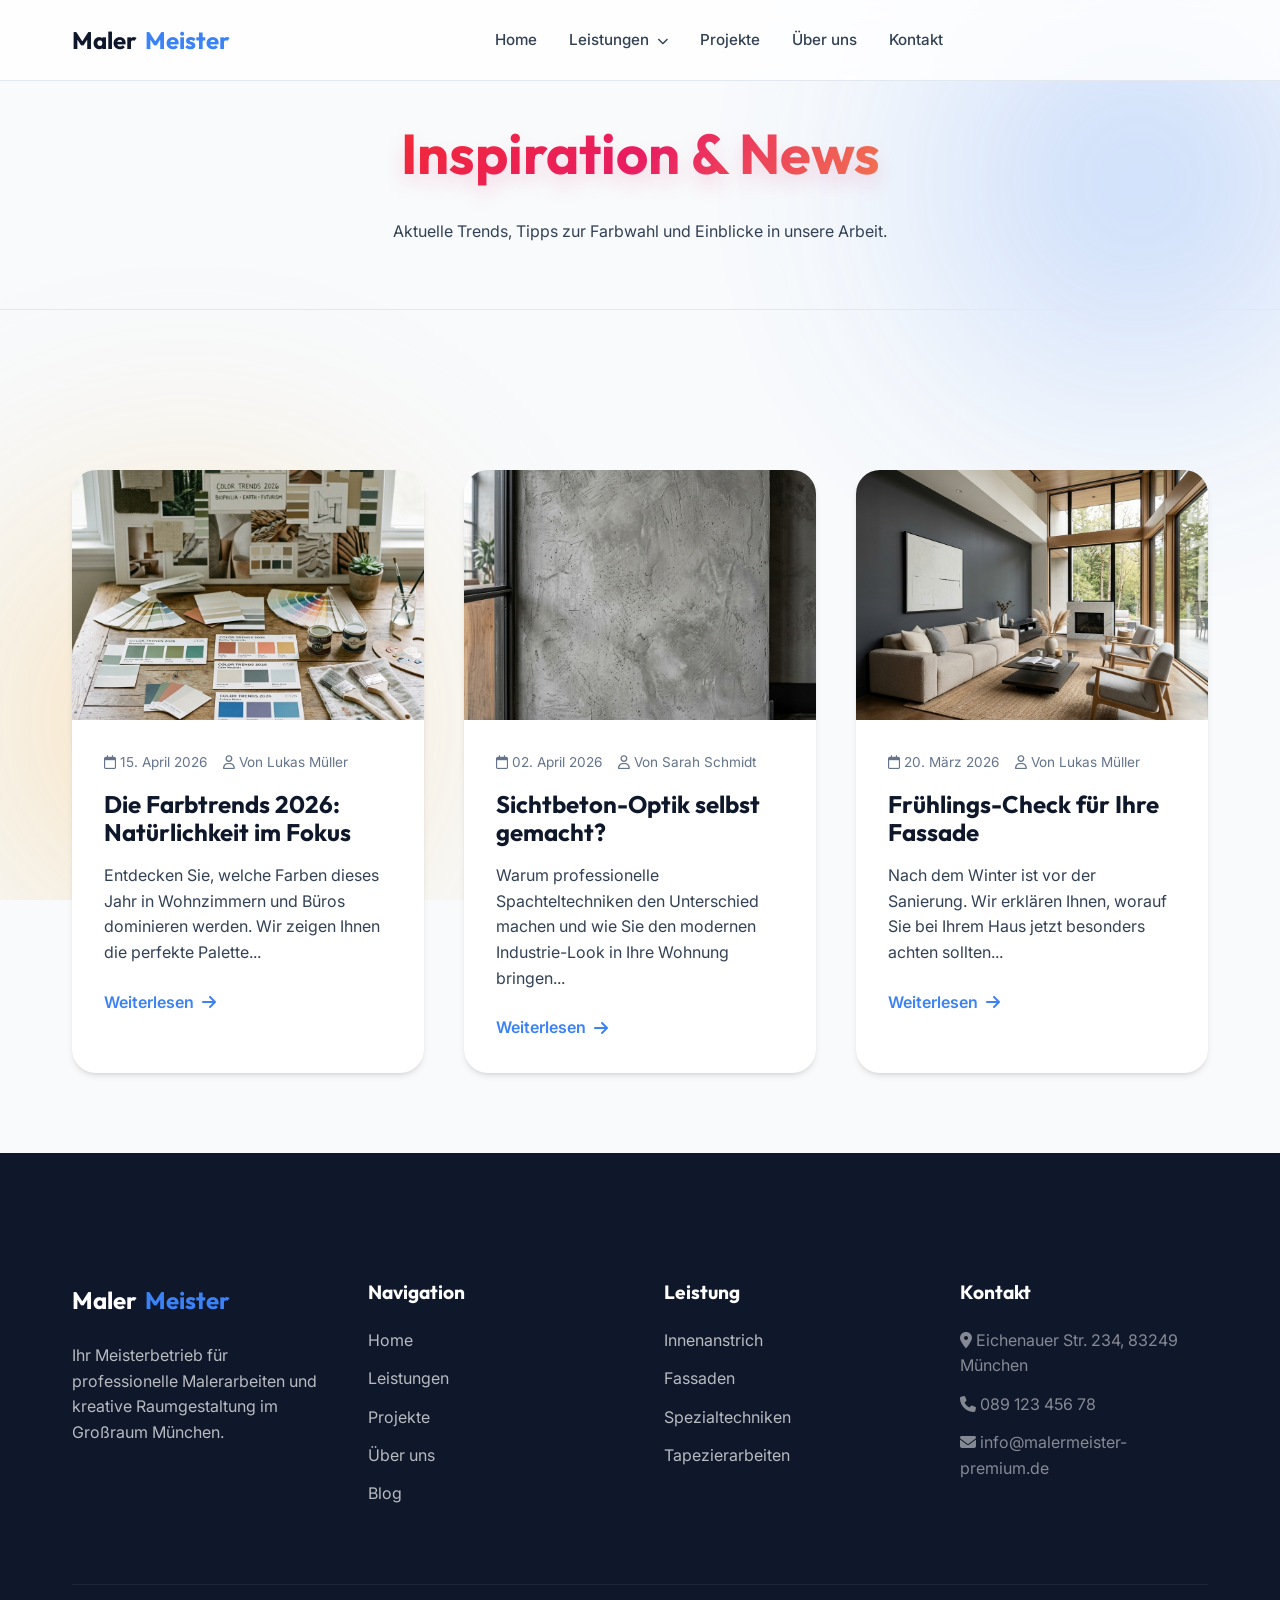
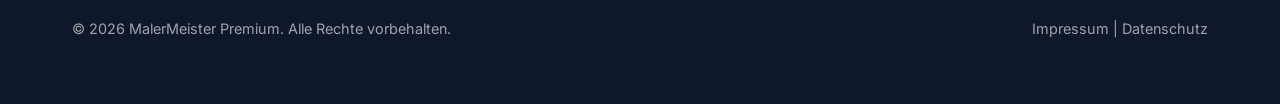
==== blog.html @ 0c51ec0b "Update: Added entry animations to legal pages and expanded privacy policy" ====
<!DOCTYPE html>
<html lang="de">
<head>
    <meta charset="UTF-8">
    <meta name="viewport" content="width=device-width, initial-scale=1.0">
    <title>Blog & Inspiration | MalerMeister Premium</title>
    <link rel="stylesheet" href="styles.css">
    <link rel="stylesheet" href="https://cdnjs.cloudflare.com/ajax/libs/font-awesome/6.4.0/css/all.min.css">
    <style>
        .page-header {
            padding-top: 120px;
            background: var(--bg-white);
            border-bottom: 1px solid var(--border);
            text-align: center;
            padding-bottom: 4rem;
        }
        .blog-grid {
            display: grid;
            grid-template-columns: repeat(auto-fit, minmax(350px, 1fr));
            gap: 2.5rem;
            margin-top: 5rem;
        }
        .blog-card {
            background: white;
            border-radius: 1.5rem;
            overflow: hidden;
            box-shadow: var(--shadow);
            transition: var(--transition);
        }
        .blog-card:hover {
            transform: translateY(-8px);
            box-shadow: var(--shadow-lg);
        }
        .blog-img {
            height: 250px;
            overflow: hidden;
        }
        .blog-img img {
            width: 100%;
            height: 100%;
            object-fit: cover;
        }
        .blog-body {
            padding: 2rem;
        }
        .blog-meta {
            font-size: 0.85rem;
            color: var(--text-muted);
            margin-bottom: 1rem;
            display: flex;
            gap: 1rem;
        }
        .blog-body h3 {
            margin-bottom: 1rem;
            font-size: 1.5rem;
        }
        .read-more {
            color: var(--secondary);
            font-weight: 600;
            display: inline-flex;
            align-items: center;
            gap: 0.5rem;
            margin-top: 1.5rem;
        }
        .read-more:hover {
            gap: 0.8rem;
        }
    </style>
</head>
<body>
    <div class="bg-blobs">
        <div class="blob blob-1"></div>
        <div class="blob blob-2"></div>
    </div>

    <header>
        <div class="container">
            <nav>
                <a href="index.html" class="logo">Maler<span>Meister</span></a>
                <ul class="nav-links">
                    <li><a href="index.html">Home</a></li>
                    <li class="has-mega">
                        <a href="leistungen.html">Leistungen <i class="fas fa-chevron-down"></i></a>
                        <div class="mega-menu">
                            <div class="container mega-grid">
                                <div class="mega-col">
                                    <h4><i class="fas fa-paint-roller"></i> Innenraum</h4>
                                    <ul>
                                        <li><a href="leistungen.html#innen">Wohnzimmergestaltung</a></li>
                                        <li><a href="leistungen.html#innen">Schlafzimmer-Konzepte</a></li>
                                        <li><a href="leistungen.html#tapeziere">Exklusive Tapeten</a></li>
                                    </ul>
                                </div>
                                <div class="mega-col">
                                    <h4><i class="fas fa-home"></i> Fassade</h4>
                                    <ul>
                                        <li><a href="leistungen.html#fassade">Fassadenschutz</a></li>
                                        <li><a href="leistungen.html#fassade">Fassaden-Glow</a></li>
                                        <li><a href="leistungen.html#fassade">Holzschutz & Lasuren</a></li>
                                    </ul>
                                </div>
                                <div class="mega-col mega-cta">
                                    <div class="cta-mini">
                                        <p>Nicht sicher?</p>
                                        <a href="kontakt.html" class="btn btn-primary btn-sm">Jetzt beraten lassen</a>
                                    </div>
                                </div>
                            </div>
                        </div>
                    </li>
                    <li><a href="projekte.html">Projekte</a></li>
                    <li><a href="ueber-uns.html">Über uns</a></li>
                    <li><a href="kontakt.html">Kontakt</a></li>
                </ul>
                <div class="header-actions">
                    <div class="mobile-menu-btn">
                        <i class="fas fa-bars"></i>
                    </div>
                </div>
            </nav>
        </div>
    </header>

    <main>
        <div class="page-header">
            <div class="container">
                <h1 class="reveal">Inspiration & News</h1>
                <p class="reveal">Aktuelle Trends, Tipps zur Farbwahl und Einblicke in unsere Arbeit.</p>
            </div>
        </div>

        <section class="blog-section">
            <div class="container">
                <div class="blog-grid">
                    <article class="blog-card reveal">
                        <div class="blog-img">
                            <img src="assets/blog1.png" alt="Farbtrends 2026">
                        </div>
                        <div class="blog-body">
                            <div class="blog-meta">
                                <span><i class="far fa-calendar"></i> 15. April 2026</span>
                                <span><i class="far fa-user"></i> Von Lukas Müller</span>
                            </div>
                            <h3>Die Farbtrends 2026: Natürlichkeit im Fokus</h3>
                            <p>Entdecken Sie, welche Farben dieses Jahr in Wohnzimmern und Büros dominieren werden. Wir zeigen Ihnen die perfekte Palette...</p>
                            <a href="#" class="read-more">Weiterlesen <i class="fas fa-arrow-right"></i></a>
                        </div>
                    </article>

                    <article class="blog-card reveal">
                        <div class="blog-img">
                            <img src="assets/concrete.png" alt="Sichtbeton Technik">
                        </div>
                        <div class="blog-body">
                            <div class="blog-meta">
                                <span><i class="far fa-calendar"></i> 02. April 2026</span>
                                <span><i class="far fa-user"></i> Von Sarah Schmidt</span>
                            </div>
                            <h3>Sichtbeton-Optik selbst gemacht?</h3>
                            <p>Warum professionelle Spachteltechniken den Unterschied machen und wie Sie den modernen Industrie-Look in Ihre Wohnung bringen...</p>
                            <a href="#" class="read-more">Weiterlesen <i class="fas fa-arrow-right"></i></a>
                        </div>
                    </article>

                    <article class="blog-card reveal">
                        <div class="blog-img">
                            <img src="assets/hero.png" alt="Fassadencheck">
                        </div>
                        <div class="blog-body">
                            <div class="blog-meta">
                                <span><i class="far fa-calendar"></i> 20. März 2026</span>
                                <span><i class="far fa-user"></i> Von Lukas Müller</span>
                            </div>
                            <h3>Frühlings-Check für Ihre Fassade</h3>
                            <p>Nach dem Winter ist vor der Sanierung. Wir erklären Ihnen, worauf Sie bei Ihrem Haus jetzt besonders achten sollten...</p>
                            <a href="#" class="read-more">Weiterlesen <i class="fas fa-arrow-right"></i></a>
                        </div>
                    </article>
                </div>
            </div>
        </section>
    </main>

    <footer>
        <div class="container">
            <div class="footer-grid">
                <div class="footer-col">
                    <a href="index.html" class="logo" style="color: white; margin-bottom: 1.5rem;">Maler<span>Meister</span></a>
                    <p style="opacity: 0.7;">Ihr Meisterbetrieb für professionelle Malerarbeiten und kreative Raumgestaltung im Großraum München.</p>
                </div>
                <div class="footer-col">
                    <h4>Navigation</h4>
                    <ul>
                        <li><a href="index.html">Home</a></li>
                        <li><a href="leistungen.html">Leistungen</a></li>
                        <li><a href="projekte.html">Projekte</a></li>
                        <li><a href="ueber-uns.html">Über uns</a></li>
                        <li><a href="blog.html">Blog</a></li>
                    </ul>
                </div>
                <div class="footer-col">
                    <h4>Leistung</h4>
                    <ul>
                        <li><a href="leistungen.html#innen">Innenanstrich</a></li>
                        <li><a href="leistungen.html#fassade">Fassaden</a></li>
                        <li><a href="leistungen.html#technik">Spezialtechniken</a></li>
                        <li><a href="leistungen.html#tapeziere">Tapezierarbeiten</a></li>
                    </ul>
                </div>
                <div class="footer-col">
                    <h4>Kontakt</h4>
                    <ul style="opacity: 0.7;">
                        <li><i class="fas fa-map-marker-alt"></i> Eichenauer Str. 234, 83249 München</li>
                        <li><i class="fas fa-phone"></i> 089 123 456 78</li>
                        <li><i class="fas fa-envelope"></i> info@malermeister-premium.de</li>
                    </ul>
                </div>
            </div>
            <div class="footer-bottom">
                <p>&copy; 2026 MalerMeister Premium. Alle Rechte vorbehalten.</p>
                <div class="footer-legal">
                    <a href="impressum.html">Impressum</a> | <a href="datenschutz.html">Datenschutz</a>
                </div>
            </div>
        </div>
    </footer>

    <script src="script.js"></script>
</body>
</html>
---- styles.css ----
@import url('https://fonts.googleapis.com/css2?family=Inter:wght@300;400;500;600&family=Outfit:wght@400;500;600;700&display=swap');

:root {
    --primary: #0f172a;
    --primary-light: #1e293b;
    --secondary: #3b82f6;
    --secondary-dark: #1d4ed8;
    --accent: #f59e0b;
    --bg-light: #f8fafc;
    --bg-white: #ffffff;
    --text-main: #334155;
    --text-heading: #0f172a;
    --text-muted: #64748b;
    --border: #e2e8f0;
    --gradient-primary: linear-gradient(135deg, #0f172a 0%, #3b82f6 100%);
    --gradient-hero: linear-gradient(135deg, #FF3D00 0%, #E91E63 50%, #FFEB3B 100%);
    --shadow-sm: 0 1px 2px 0 rgb(0 0 0 / 0.05);
    --shadow: 0 4px 6px -1px rgb(0 0 0 / 0.1), 0 2px 4px -2px rgb(0 0 0 / 0.1);
    --shadow-lg: 0 10px 15px -3px rgb(0 0 0 / 0.1), 0 4px 6px -4px rgb(0 0 0 / 0.1);
    --transition: all 0.3s cubic-bezier(0.4, 0, 0.2, 1);
}



* {
    margin: 0;
    padding: 0;
    box-sizing: border-box;
}

html {
    scroll-behavior: smooth;
    background-color: var(--bg-light);
}

body {
    font-family: 'Inter', sans-serif;
    color: var(--text-main);
    line-height: 1.6;
    overflow-x: hidden;
}

h1, h2, h3, h4, h5, h6 {
    font-family: 'Outfit', sans-serif;
    color: var(--text-heading);
    line-height: 1.2;
}

a {
    text-decoration: none;
    color: inherit;
    transition: var(--transition);
}

ul {
    list-style: none;
}

img {
    max-width: 100%;
    display: block;
}

/* Layout */
.container {
    max-width: 1200px;
    margin: 0 auto;
    padding: 0 2rem;
}

section {
    padding: 5rem 0;
}

/* Header & Nav */
header {
    background: rgba(255, 255, 255, 0.8);
    backdrop-filter: blur(10px);
    position: fixed;
    width: 100%;
    top: 0;
    z-index: 1000;
    border-bottom: 1px solid var(--border);
    transition: var(--transition);
}

nav {
    display: flex;
    justify-content: space-between;
    align-items: center;
    height: 80px;
}

.logo {
    font-family: 'Outfit', sans-serif;
    font-size: 1.5rem;
    font-weight: 700;
    color: var(--primary);
    display: flex;
    align-items: center;
    gap: 0.5rem;
}

.logo span {
    color: var(--secondary);
}

.nav-links {
    display: flex;
    gap: 2rem;
}

.nav-links a {
    font-weight: 500;
    font-size: 0.95rem;
}

.nav-links a:hover, .nav-links a.active {
    color: var(--secondary);
}

.nav-links i {
    font-size: 0.7rem;
    margin-left: 0.3rem;
    transition: transform 0.3s ease;
}

.has-mega:hover i {
    transform: rotate(180deg);
}

/* Mega Menu */
.mega-menu {
    position: absolute;
    top: 80px;
    left: 0;
    width: 100%;
    background: var(--bg-white);
    box-shadow: 0 20px 40px rgba(0,0,0,0.1);
    border-top: 1px solid var(--border);
    opacity: 0;
    visibility: hidden;
    transform: translateY(20px);
    transition: all 0.4s cubic-bezier(0.165, 0.84, 0.44, 1);
    padding: 3rem 0;
    z-index: 1001;
}

.has-mega:hover .mega-menu {
    opacity: 1;
    visibility: visible;
    transform: translateY(0);
}

.mega-grid {
    display: grid;
    grid-template-columns: repeat(3, 1fr);
    gap: 4rem; /* Increased gap for better spacing */
}

.mega-col h4 {
    font-size: 1.1rem;
    margin-bottom: 1.5rem;
    display: flex;
    align-items: center;
    gap: 0.8rem;
    color: var(--secondary);
}

.mega-col ul li {
    margin-bottom: 0.8rem;
}

.mega-col ul li a {
    font-weight: 400;
    color: var(--text-main);
    font-size: 0.9rem;
    position: relative;
    padding-left: 0;
}

.mega-col ul li a:hover {
    padding-left: 10px;
    color: var(--secondary);
}

.mega-cta {
    background: var(--bg-light);
    padding: 2rem;
    border-radius: 1rem;
    display: flex;
    align-items: center;
    justify-content: center;
    text-align: center;
}

.cta-mini p {
    font-weight: 600;
    margin-bottom: 1rem;
}

.btn-sm {
    padding: 0.6rem 1.2rem;
    font-size: 0.85rem;
}

.header-actions {
    display: flex;
    align-items: center;
    gap: 1.5rem;
}

.lang-switch {
    display: flex;
    gap: 0.5rem;
    font-size: 0.8rem;
    font-weight: 700;
}

.lang-switch span {
    cursor: pointer;
    opacity: 0.5;
    transition: var(--transition);
}

.lang-switch span.active {
    opacity: 1;
    color: var(--secondary);
}



.mobile-menu-btn {
    display: none;
    font-size: 1.5rem;
    cursor: pointer;
}

/* Hero Section */
.hero {
    height: 100vh;
    min-height: 700px;
    display: flex;
    align-items: center;
    padding-top: 100px; /* Offset for fixed header */
    background: linear-gradient(rgba(15, 23, 42, 0.6), rgba(15, 23, 42, 0.6)), url('assets/hero.png');
    background-size: cover;
    background-position: center;
    color: white;
    text-align: left;
    margin-top: 0;
}

.hero-content {
    max-width: 700px;
}

.hero h1 {
    font-size: 4rem;
    background: var(--gradient-hero);
    -webkit-background-clip: text;
    -webkit-text-fill-color: transparent;
    text-shadow: 0 4px 10px rgba(0,0,0,0.2);
}

/* Page Header Headings (Hero Titles) */
h1 {
    font-size: 3.5rem;
    background: var(--gradient-hero);
    -webkit-background-clip: text;
    -webkit-text-fill-color: transparent;
    text-shadow: 0 10px 20px rgba(233, 30, 99, 0.15);
    margin-bottom: 2rem;
}

.hero h1 span {
    -webkit-text-fill-color: var(--accent);
}

.hero p {
    font-size: 1.25rem;
    margin-bottom: 2.5rem;
    opacity: 0.9;
}

.btn {
    display: inline-block;
    padding: 1rem 2rem;
    border-radius: 0.5rem;
    font-weight: 600;
    cursor: pointer;
    border: none;
}

.btn-primary {
    background-color: var(--secondary);
    color: white;
}

.btn-primary:hover {
    background-color: var(--secondary-dark);
    transform: translateY(-2px);
}

.btn-outline {
    border: 2px solid white;
    color: white;
    margin-left: 1rem;
}

.btn-outline:hover {
    background: white;
    color: var(--primary);
}

/* Services section */
.section-title {
    text-align: center;
    margin-bottom: 4rem;
}

.section-title h2 {
    font-size: 2.5rem;
    margin-bottom: 1rem;
}

.section-title p {
    color: var(--text-muted);
}

.services-grid {
    display: grid;
    grid-template-columns: repeat(auto-fit, minmax(300px, 1fr));
    gap: 2rem;
}

.service-card {
    background: var(--bg-white);
    padding: 2.5rem;
    border-radius: 1rem;
    box-shadow: var(--shadow);
    transition: var(--transition);
    border: 1px solid transparent;
}

.service-card:hover {
    transform: translateY(-10px);
    border-color: var(--secondary);
    box-shadow: var(--shadow-lg);
}

/* Individual Icon Behaviors & Colors */
.service-icon.blue i { 
    color: #3b82f6; 
}
.service-icon.orange i { 
    color: #f59e0b; 
}
.service-icon.green i { 
    color: #10b981; 
}

/* Meaningful Animations */
.service-card:hover .service-icon.blue i {
    animation: roll 0.8s ease-in-out infinite alternate;
}

.service-card:hover .service-icon.orange i {
    animation: protect 1s ease-in-out infinite;
}

.service-card:hover .service-icon.green i {
    animation: sparkle 1.5s linear infinite;
}

@keyframes roll {
    from { transform: rotate(-15deg) translateX(-5px); }
    to { transform: rotate(15deg) translateX(5px); }
}

@keyframes protect {
    0% { transform: scale(1); opacity: 1; }
    50% { transform: scale(1.1); filter: brightness(1.2); }
    100% { transform: scale(1); opacity: 1; }
}

@keyframes sparkle {
    0% { transform: rotate(0deg) scale(1); }
    25% { transform: rotate(90deg) scale(1.2); filter: hue-rotate(90deg); }
    50% { transform: rotate(180deg) scale(1); }
    75% { transform: rotate(270deg) scale(1.2); filter: hue-rotate(-90deg); }
    100% { transform: rotate(360deg) scale(1); }
}

.service-card {
    background: var(--bg-white);
    padding: 2.5rem;
    border-radius: 1rem;
    box-shadow: var(--shadow);
    transition: var(--transition);
    border: 1px solid transparent;
    cursor: pointer;
    position: relative;
    overflow: hidden;
}

.service-card:focus-within {
    outline: none;
    border-color: var(--secondary);
    transform: translateY(-10px);
}

.service-card:hover {
    transform: translateY(-10px);
    border-color: var(--secondary);
    box-shadow: var(--shadow-lg);
}

.service-icon {
    width: 80px;
    height: 80px;
    margin-bottom: 2rem;
    transition: all 0.5s cubic-bezier(0.175, 0.885, 0.32, 1.275);
    display: flex;
    align-items: center;
    justify-content: center;
    border-radius: 1.5rem;
    overflow: hidden;
}

.service-icon img {
    width: 100%;
    height: 100%;
    object-fit: cover;
}

.service-card:hover .service-icon {
    transform: scale(1.1) rotate(5deg);
}

.service-icon.blue { background: rgba(59, 130, 246, 0.1); }
.service-icon.orange { background: rgba(245, 158, 11, 0.1); }
.service-icon.green { background: rgba(16, 185, 129, 0.1); }

/* Split Section Styles */
.split-section {
    background-color: var(--bg-white);
    overflow: hidden;
}

.split-grid {
    display: grid;
    grid-template-columns: 1fr 1fr;
    gap: 5rem;
    align-items: center;
}

.subtitle {
    display: inline-block;
    color: var(--secondary);
    font-weight: 700;
    text-transform: uppercase;
    font-size: 0.85rem;
    letter-spacing: 2px;
    margin-bottom: 1rem;
}

.split-content h2 {
    font-size: 3rem;
    margin-bottom: 1.5rem;
}

.feature-list {
    margin-top: 2rem;
}

.feature-list li {
    margin-bottom: 1.2rem;
    display: flex;
    align-items: flex-start;
    gap: 1rem;
}

.feature-list li i {
    color: var(--secondary);
    font-size: 1.2rem;
    margin-top: 3px;
}

.split-image {
    position: relative;
}

.split-image img {
    width: 100%;
    border-radius: 2rem;
    box-shadow: var(--shadow-lg);
}

.image-experience-badge {
    position: absolute;
    bottom: -2rem;
    left: -2rem;
    background: var(--secondary);
    color: white;
    padding: 2rem;
    border-radius: 1.5rem;
    text-align: center;
    box-shadow: var(--shadow-lg);
    animation: float 4s ease-in-out infinite;
}

.image-experience-badge strong {
    display: block;
    font-size: 2rem;
    line-height: 1;
}

.image-experience-badge span {
    font-size: 0.8rem;
    font-weight: 500;
}

@media (max-width: 992px) {
    .split-grid {
        grid-template-columns: 1fr;
        gap: 3rem;
    }
    .image-experience-badge {
        bottom: 1rem;
        left: 1rem;
        padding: 1.5rem;
    }
}
.projects-grid {
    display: grid;
    grid-template-columns: repeat(auto-fit, minmax(350px, 1fr));
    gap: 1.5rem;
}

.project-item {
    position: relative;
    border-radius: 1.5rem;
    overflow: hidden;
    height: 400px;
    box-shadow: var(--shadow);
    transition: all 0.5s cubic-bezier(0.4, 0, 0.2, 1);
    cursor: pointer;
}

.project-badge {
    position: absolute;
    top: 1.5rem;
    left: 1.5rem;
    background: rgba(255, 255, 255, 0.9);
    padding: 0.5rem 1rem;
    border-radius: 2rem;
    font-size: 0.75rem;
    font-weight: 700;
    text-transform: uppercase;
    color: var(--primary);
    z-index: 10;
    backdrop-filter: blur(5px);
    transition: var(--transition);
}

.project-item img {
    width: 100%;
    height: 100%;
    object-fit: cover;
    transition: transform 0.8s cubic-bezier(0.4, 0, 0.2, 1);
}

.project-overlay {
    position: absolute;
    inset: 0;
    background: linear-gradient(to top, rgba(15, 23, 42, 0.95) 10%, rgba(15, 23, 42, 0.4) 50%, transparent);
    display: flex;
    flex-direction: column;
    justify-content: flex-end;
    padding: 2.5rem;
    opacity: 0;
    transform: translateY(20px);
    transition: all 0.6s cubic-bezier(0.4, 0, 0.2, 1);
}

.project-location {
    font-size: 0.8rem;
    color: var(--secondary);
    font-weight: 600;
    margin-bottom: 0.5rem;
    display: flex;
    align-items: center;
    gap: 0.4rem;
}

.project-link-icon {
    position: absolute;
    bottom: 2.5rem;
    right: 2.5rem;
    width: 50px;
    height: 50px;
    background: var(--secondary);
    border-radius: 50%;
    display: flex;
    align-items: center;
    justify-content: center;
    color: white;
    transform: scale(0.5);
    opacity: 0;
    transition: all 0.4s cubic-bezier(0.175, 0.885, 0.32, 1.275);
}

.project-item:hover {
    transform: translateY(-5px) scale(1.02);
    box-shadow: 0 20px 40px -10px rgba(15, 23, 42, 0.3);
}

.project-item:hover img {
    transform: scale(1.1);
}

.project-item:hover .project-overlay {
    opacity: 1;
    transform: translateY(0);
}

.project-item:hover .project-badge {
    background: var(--secondary);
    color: white;
}

.project-item:hover .project-link-icon {
    transform: scale(1);
    opacity: 1;
}

.project-overlay h3 {
    color: white;
    margin-bottom: 0.8rem;
    font-size: 1.8rem;
}

.project-overlay p {
    color: rgba(255, 255, 255, 0.7);
    font-size: 0.95rem;
    max-width: 80% ;
}

/* Footer */
footer {
    background: var(--primary);
    color: white;
    padding: 8rem 0 4rem;
}

.footer-grid {
    display: grid;
    grid-template-columns: repeat(auto-fit, minmax(200px, 1fr));
    gap: 3rem;
    margin-bottom: 4rem;
}

.footer-col h4 {
    color: white;
    margin-bottom: 1.5rem;
    font-size: 1.2rem;
}

.footer-col ul li {
    margin-bottom: 0.8rem;
    opacity: 0.7;
    transition: var(--transition);
}

.footer-col ul li:hover {
    opacity: 1;
    padding-left: 5px;
}

.footer-bottom {
    border-top: 1px solid rgba(255, 255, 255, 0.1);
    padding-top: 2rem;
    display: flex;
    justify-content: space-between;
    align-items: center;
    font-size: 0.9rem;
    opacity: 0.6;
}

/* Animations */
.reveal {
    opacity: 0;
    transform: translateY(30px);
    transition: all 0.8s ease-out;
}

.reveal.active {
    opacity: 1;
    transform: translateY(0);
}

/* Responsiveness */
@media (max-width: 992px) {
    .hero h1 {
        font-size: 3rem;
    }
}

@media (max-width: 768px) {
    .nav-links {
        display: none;
        position: fixed;
        top: 80px;
        left: 0;
        width: 100%;
        background: white;
        flex-direction: column;
        padding: 2rem;
        text-align: center;
        border-bottom: 1px solid var(--border);
        box-shadow: var(--shadow-lg);
        animation: slideDown 0.3s ease-out;
    }
    .nav-links.mobile-active {
        display: flex;
    }
    @keyframes slideDown {
        from { transform: translateY(-20px); opacity: 0; }
        to { transform: translateY(0); opacity: 1; }
    }
    .mobile-menu-btn {
        display: block;
    }
    .hero h1 {
        font-size: 2.5rem;
    }
    .container {
        padding: 0 1.5rem;
    }
    .footer-bottom {
        flex-direction: column;
        gap: 1rem;
        text-align: center;
    }
}

/* Ambient Background Blobs */
.bg-blobs {
    position: fixed;
    top: 0;
    left: 0;
    width: 100vw;
    height: 100vh;
    z-index: -1;
    overflow: hidden;
    pointer-events: none;
    opacity: 0.7;
}

.blob {
    position: absolute;
    border-radius: 50%;
    filter: blur(120px);
    animation: float-blob 25s infinite alternate ease-in-out;
}

.blob-1 {
    width: 60vh;
    height: 60vh;
    background: radial-gradient(circle, rgba(59, 130, 246, 0.6) 0%, rgba(59, 130, 246, 0) 70%);
    top: -10vh;
    right: -10vw;
}

.blob-2 {
    width: 70vh;
    height: 70vh;
    background: radial-gradient(circle, rgba(245, 158, 11, 0.5) 0%, rgba(245, 158, 11, 0) 70%);
    bottom: -15vh;
    left: -10vw;
    animation-duration: 35s;
    animation-delay: -10s;
}

@keyframes float-blob {
    0% { transform: translate(0, 0) scale(1) rotate(0deg); }
    33% { transform: translate(150px, 80px) scale(1.1) rotate(15deg); }
    66% { transform: translate(-50px, 150px) scale(0.9) rotate(-15deg); }
    100% { transform: translate(50px, -50px) scale(1) rotate(0deg); }
}

/* Make sure all sections are transparent so blobs show through */
section, .hero, .projects, .services, .split-section, .page-header, .service-detail-section {
    background-color: transparent !important;
}

main {
    position: relative;
    z-index: 1;
}

html {
    background-color: var(--bg-light); /* Move base background here */
}

body {
    background-color: transparent !important; /* Make body transparent so z-index -1 works */
}

/* Project Filter Animation Helper */
.project-item.hide {
    opacity: 0 !important;
    transform: scale(0.8) !important;
    width: 0 !important;
    height: 0 !important;
    margin: 0 !important;
    padding: 0 !important;
    pointer-events: none !important;
    display: none !important; /* Standard fallback */
}
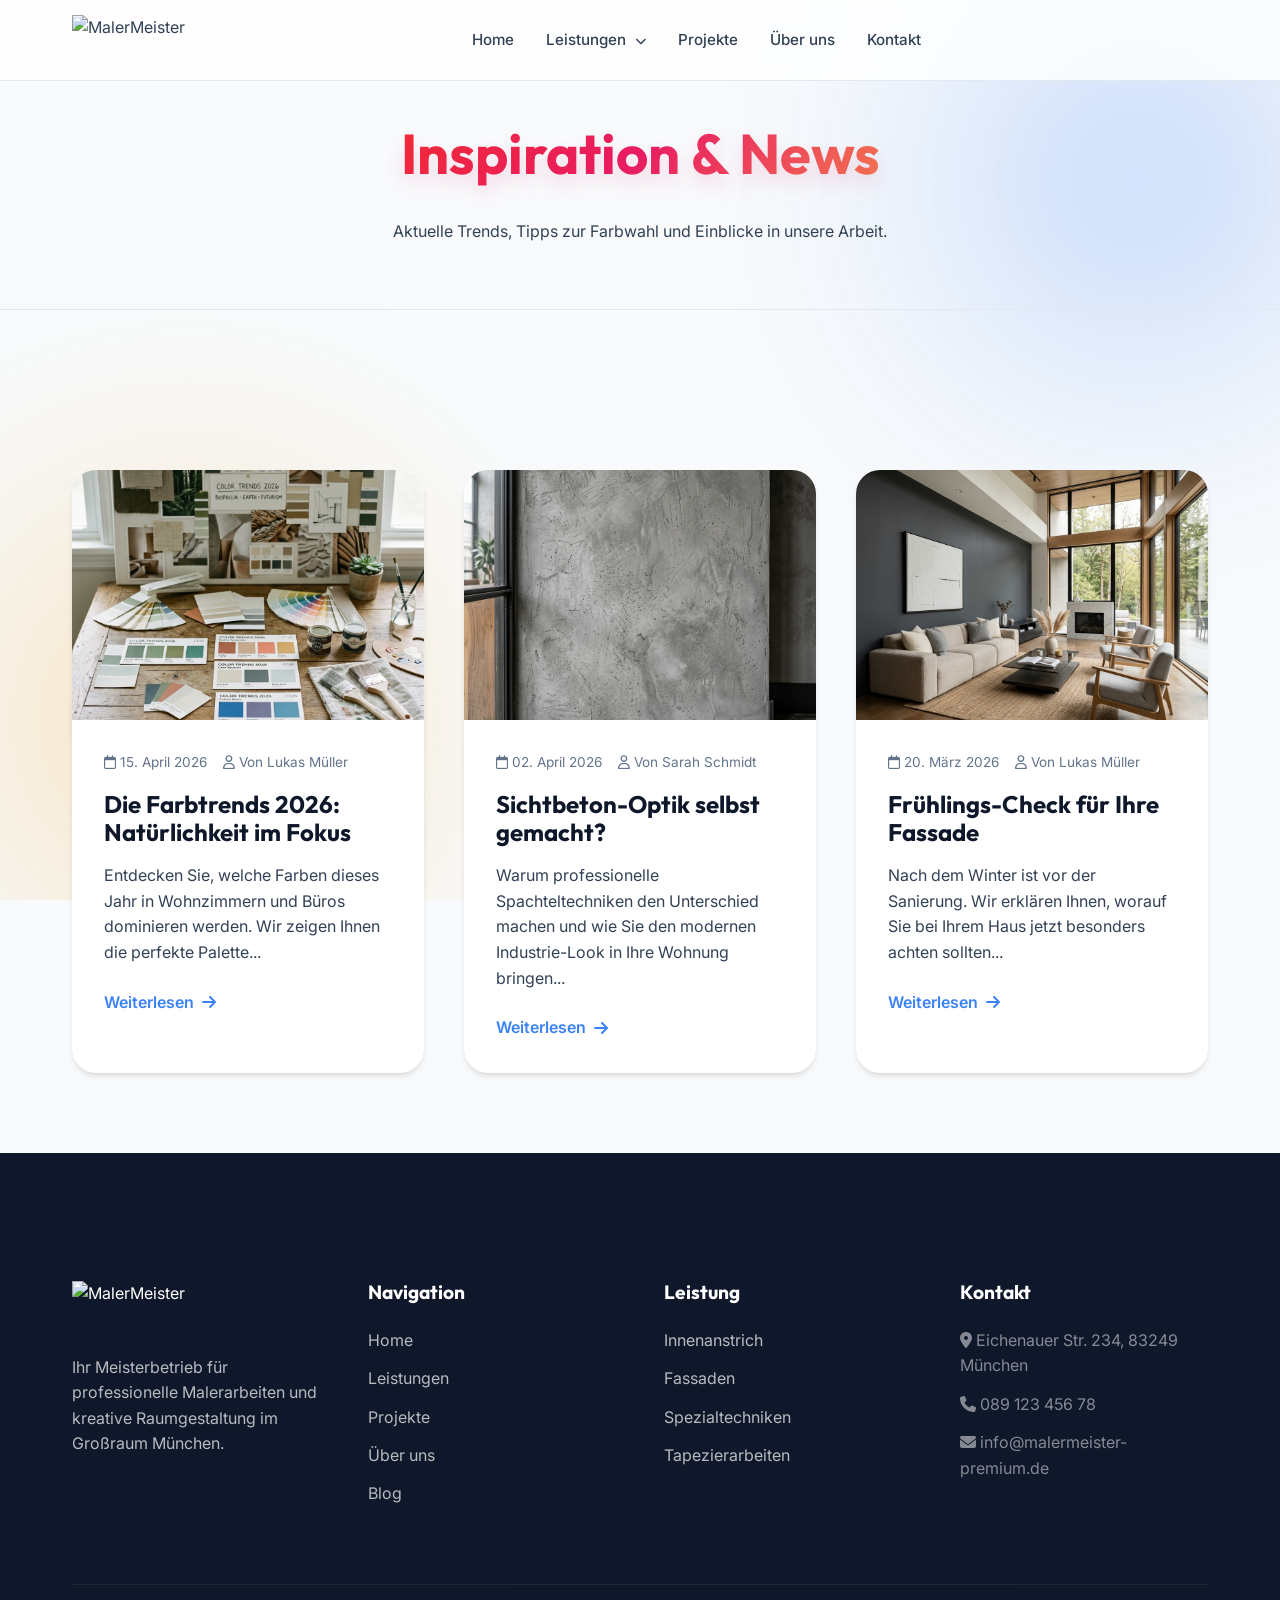
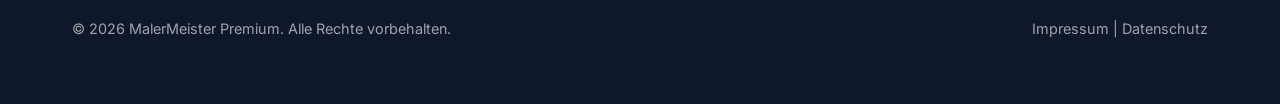
==== commit cd63472e: "Update: Replaced text logo with image logo across all pages" ====
--- a/blog.html
+++ b/blog.html
@@ -76,7 +76,7 @@
     <header>
         <div class="container">
             <nav>
-                <a href="index.html" class="logo">Maler<span>Meister</span></a>
+                <a href="index.html" class="logo"><img src="assets/logo.png" alt="MalerMeister"></a>
                 <ul class="nav-links">
                     <li><a href="index.html">Home</a></li>
                     <li class="has-mega">
@@ -185,7 +185,7 @@
         <div class="container">
             <div class="footer-grid">
                 <div class="footer-col">
-                    <a href="index.html" class="logo" style="color: white; margin-bottom: 1.5rem;">Maler<span>Meister</span></a>
+                    <a href="index.html" class="logo" style="margin-bottom: 1.5rem;"><img src="assets/logo.png" alt="MalerMeister"></a>
                     <p style="opacity: 0.7;">Ihr Meisterbetrieb für professionelle Malerarbeiten und kreative Raumgestaltung im Großraum München.</p>
                 </div>
                 <div class="footer-col">
--- a/styles.css
+++ b/styles.css
@@ -92,13 +92,18 @@
 }
 
 .logo {
-    font-family: 'Outfit', sans-serif;
-    font-size: 1.5rem;
-    font-weight: 700;
-    color: var(--primary);
-    display: flex;
-    align-items: center;
-    gap: 0.5rem;
+    display: flex;
+    align-items: center;
+}
+
+.logo img {
+    height: 50px;
+    width: auto;
+    transition: var(--transition);
+}
+
+.logo:hover img {
+    transform: scale(1.05);
 }
 
 .logo span {
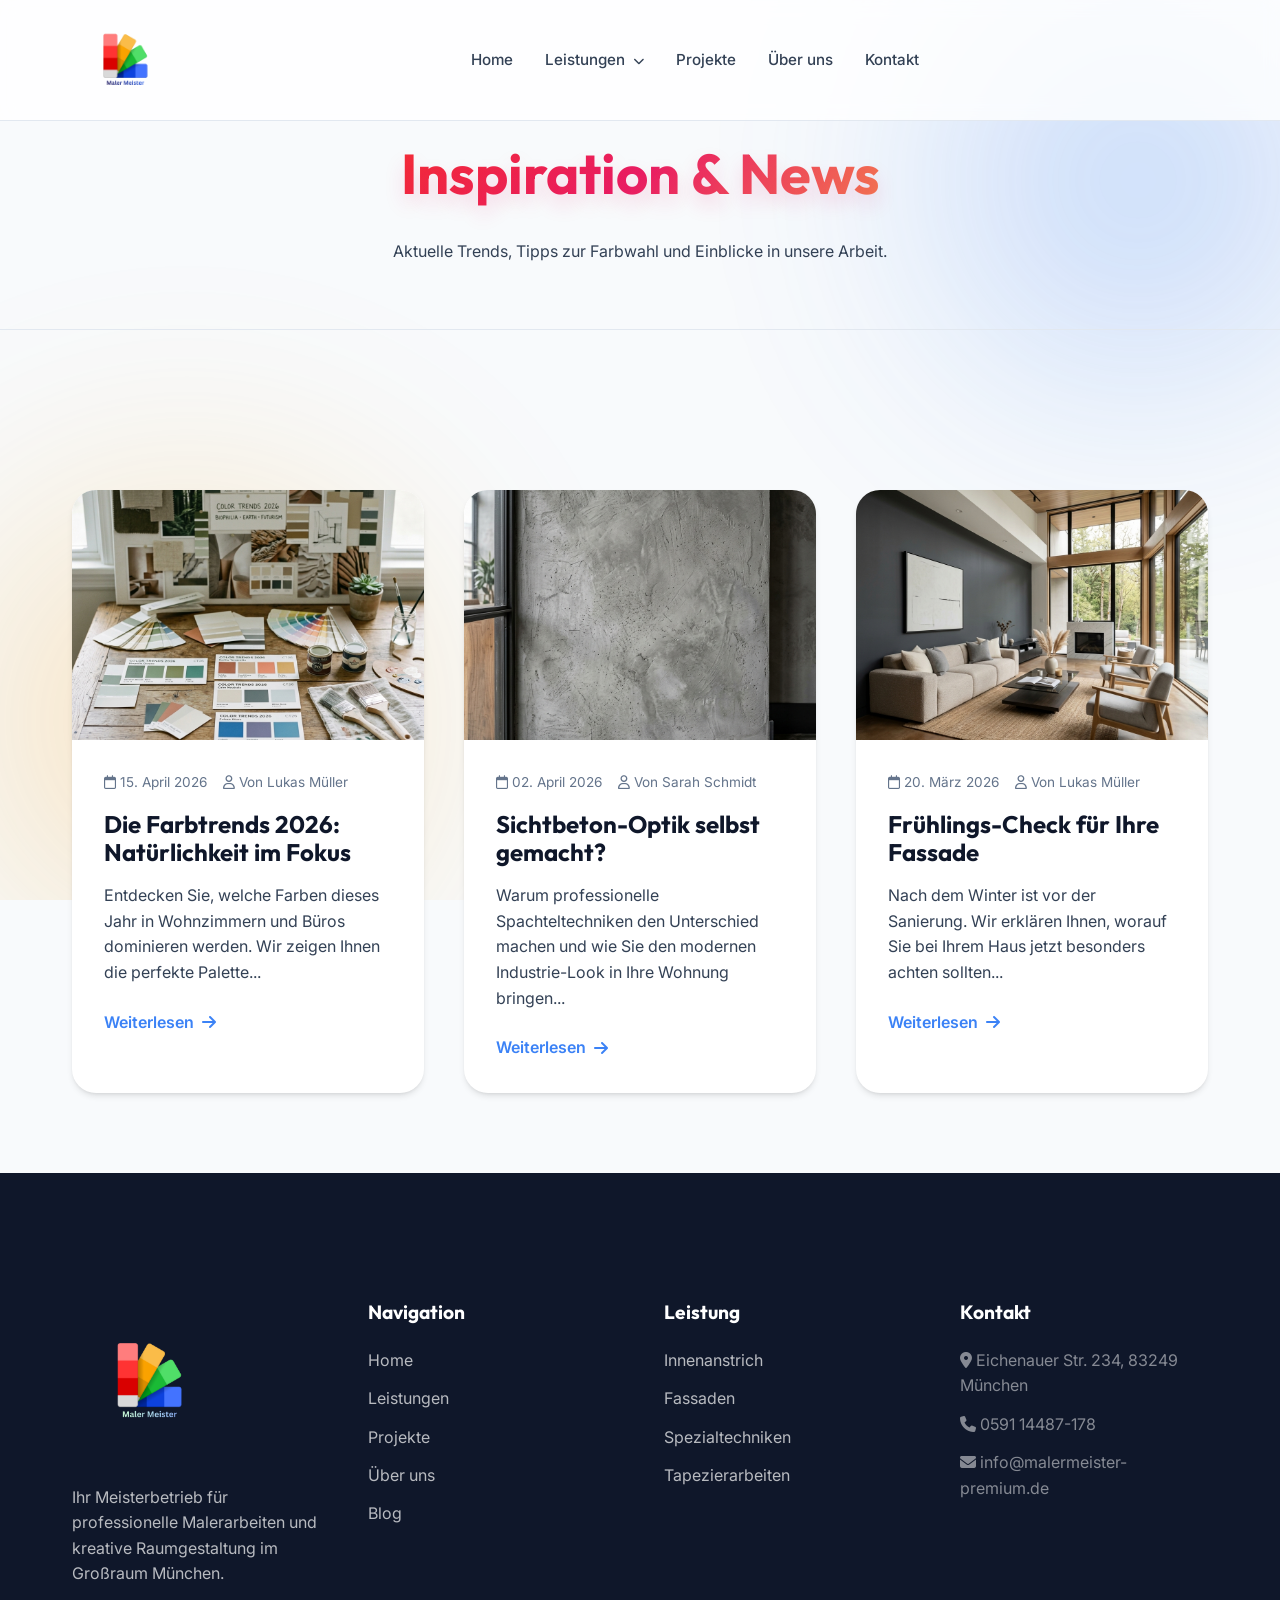
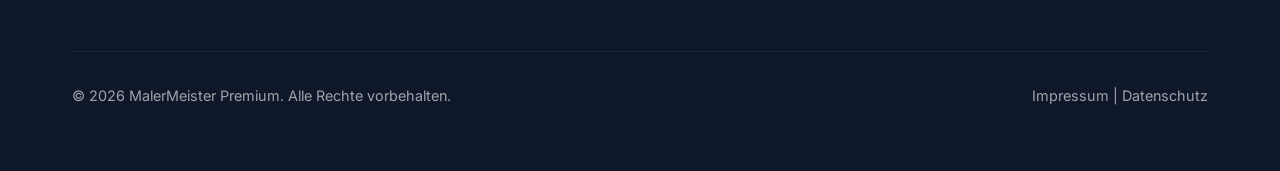
==== commit 05f100cc: "Update: New custom logo implemented, enlarged, and phone number updated" ====
--- a/blog.html
+++ b/blog.html
@@ -8,7 +8,7 @@
     <link rel="stylesheet" href="https://cdnjs.cloudflare.com/ajax/libs/font-awesome/6.4.0/css/all.min.css">
     <style>
         .page-header {
-            padding-top: 120px;
+            padding-top: 140px;
             background: var(--bg-white);
             border-bottom: 1px solid var(--border);
             text-align: center;
@@ -76,7 +76,7 @@
     <header>
         <div class="container">
             <nav>
-                <a href="index.html" class="logo"><img src="assets/logo.png" alt="MalerMeister"></a>
+                <a href="index.html" class="logo"><img src="assets/logo_custom.png" alt="MalerMeister Premium Logo"></a>
                 <ul class="nav-links">
                     <li><a href="index.html">Home</a></li>
                     <li class="has-mega">
@@ -185,7 +185,7 @@
         <div class="container">
             <div class="footer-grid">
                 <div class="footer-col">
-                    <a href="index.html" class="logo" style="margin-bottom: 1.5rem;"><img src="assets/logo.png" alt="MalerMeister"></a>
+                    <a href="index.html" class="logo" style="margin-bottom: 1.5rem;"><img src="assets/logo_footer.png" alt="MalerMeister Premium Logo"></a>
                     <p style="opacity: 0.7;">Ihr Meisterbetrieb für professionelle Malerarbeiten und kreative Raumgestaltung im Großraum München.</p>
                 </div>
                 <div class="footer-col">
@@ -211,7 +211,7 @@
                     <h4>Kontakt</h4>
                     <ul style="opacity: 0.7;">
                         <li><i class="fas fa-map-marker-alt"></i> Eichenauer Str. 234, 83249 München</li>
-                        <li><i class="fas fa-phone"></i> 089 123 456 78</li>
+                        <li><i class="fas fa-phone"></i> 0591 14487-178</li>
                         <li><i class="fas fa-envelope"></i> info@malermeister-premium.de</li>
                     </ul>
                 </div>
--- a/styles.css
+++ b/styles.css
@@ -88,7 +88,7 @@
     display: flex;
     justify-content: space-between;
     align-items: center;
-    height: 80px;
+    height: 120px;
 }
 
 .logo {
@@ -97,13 +97,17 @@
 }
 
 .logo img {
-    height: 50px;
+    height: 110px;
     width: auto;
     transition: var(--transition);
 }
 
 .logo:hover img {
     transform: scale(1.05);
+}
+
+.footer-col .logo img {
+    height: 160px;
 }
 
 .logo span {
@@ -247,7 +251,7 @@
     min-height: 700px;
     display: flex;
     align-items: center;
-    padding-top: 100px; /* Offset for fixed header */
+    padding-top: 140px; /* Offset for fixed header */
     background: linear-gradient(rgba(15, 23, 42, 0.6), rgba(15, 23, 42, 0.6)), url('assets/hero.png');
     background-size: cover;
     background-position: center;
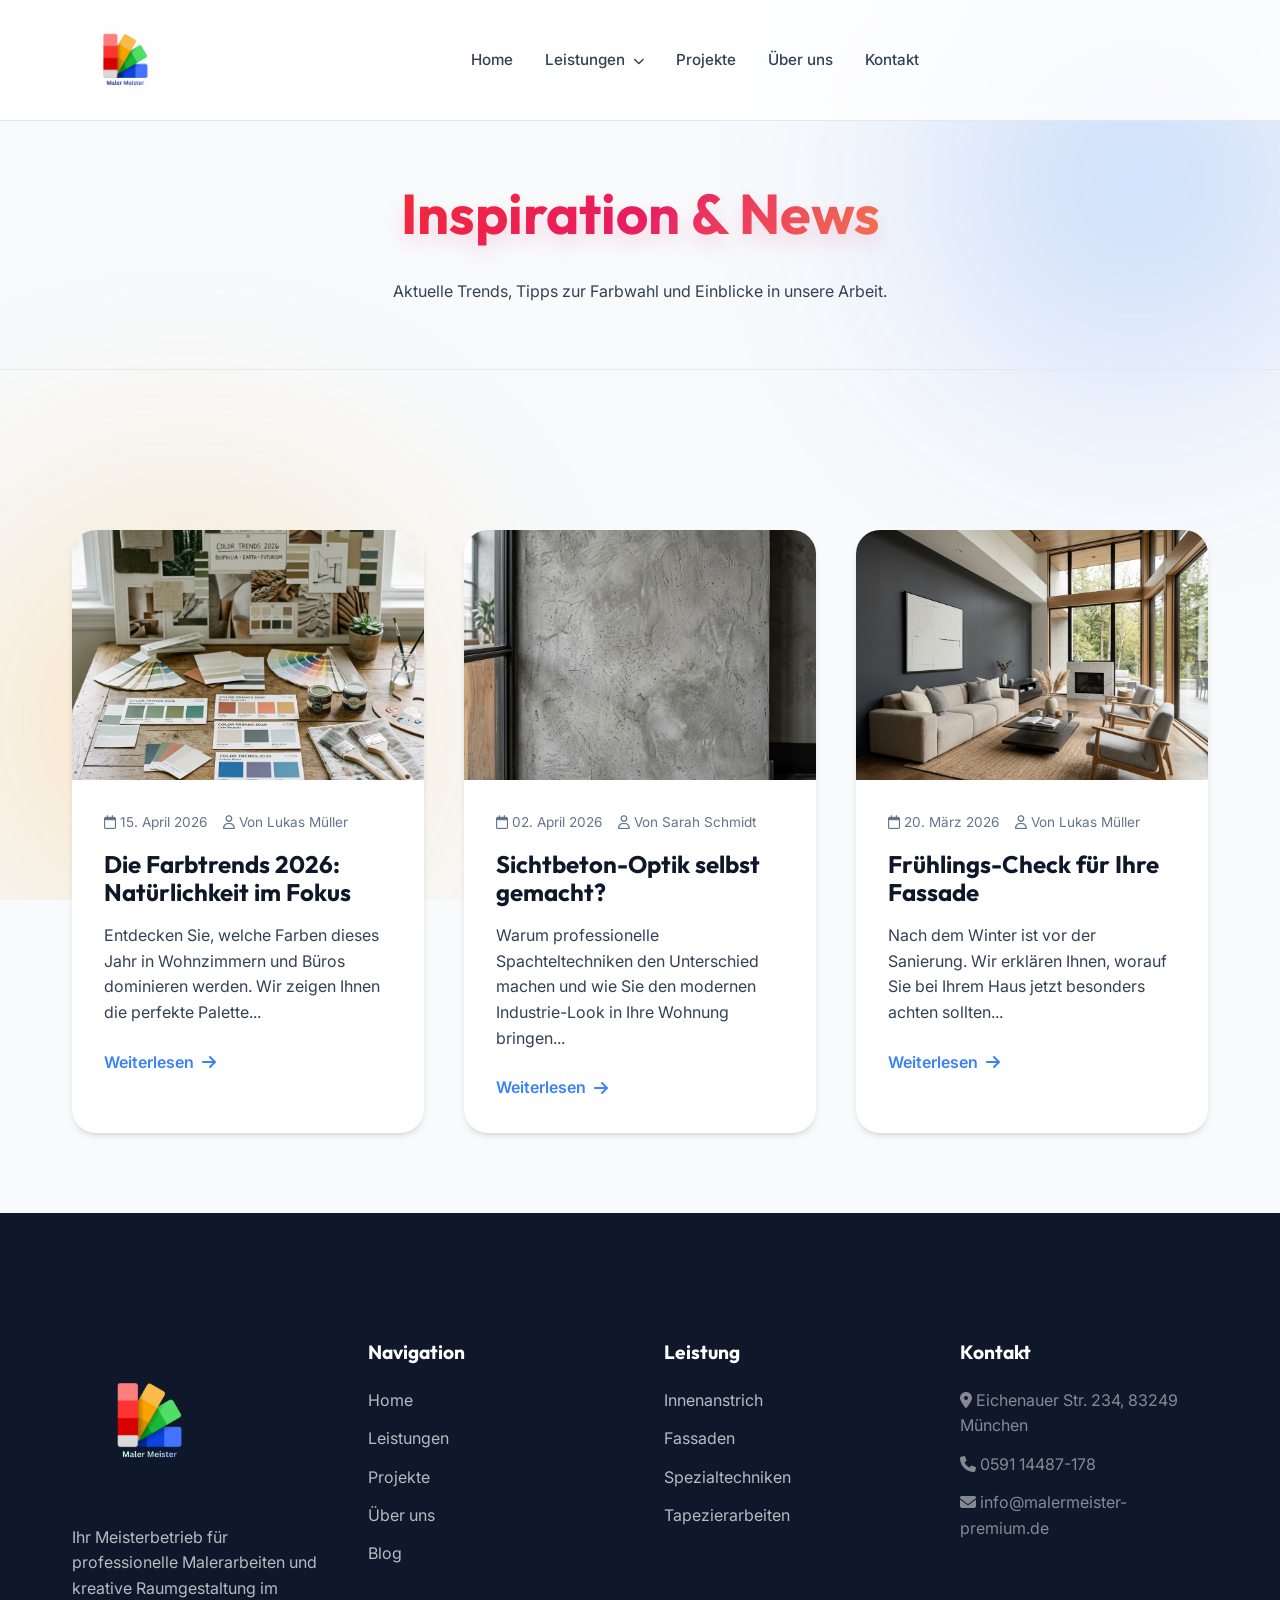
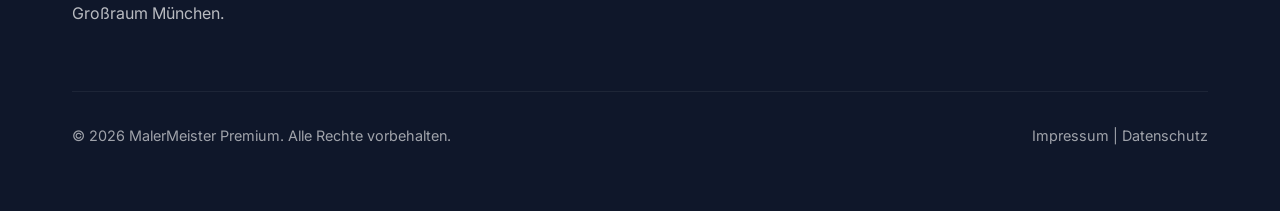
==== commit a73a4f9f: "Fix hero section and page-header padding on tablet/mobile" ====
--- a/blog.html
+++ b/blog.html
@@ -4,11 +4,12 @@
     <meta charset="UTF-8">
     <meta name="viewport" content="width=device-width, initial-scale=1.0">
     <title>Blog & Inspiration | MalerMeister Premium</title>
+    <link rel="icon" type="image/png" href="assets/logo_custom.png">
     <link rel="stylesheet" href="styles.css">
     <link rel="stylesheet" href="https://cdnjs.cloudflare.com/ajax/libs/font-awesome/6.4.0/css/all.min.css">
     <style>
         .page-header {
-            padding-top: 140px;
+            padding-top: 180px;
             background: var(--bg-white);
             border-bottom: 1px solid var(--border);
             text-align: center;
--- a/styles.css
+++ b/styles.css
@@ -251,7 +251,7 @@
     min-height: 700px;
     display: flex;
     align-items: center;
-    padding-top: 140px; /* Offset for fixed header */
+    padding-top: 180px; /* Offset for fixed header */
     background: linear-gradient(rgba(15, 23, 42, 0.6), rgba(15, 23, 42, 0.6)), url('assets/hero.png');
     background-size: cover;
     background-position: center;
@@ -714,6 +714,16 @@
     .hero h1 {
         font-size: 3rem;
     }
+    h1 {
+        font-size: 2.8rem;
+    }
+    .split-content h2, .section-title h2 {
+        font-size: 2.2rem;
+    }
+    .mega-grid {
+        grid-template-columns: repeat(2, 1fr);
+        gap: 2rem;
+    }
 }
 
 @media (max-width: 768px) {
@@ -734,6 +744,28 @@
     .nav-links.mobile-active {
         display: flex;
     }
+    .nav-links li {
+        width: 100%;
+        padding: 0.5rem 0;
+    }
+    .has-mega .mega-menu {
+        position: static;
+        box-shadow: none;
+        border: none;
+        padding: 1rem 0;
+        display: none;
+        opacity: 1;
+        visibility: visible;
+        transform: none;
+        background: var(--bg-light);
+    }
+    .has-mega:active .mega-menu, .has-mega:hover .mega-menu {
+        display: block;
+    }
+    .mega-grid {
+        grid-template-columns: 1fr;
+        gap: 1.5rem;
+    }
     @keyframes slideDown {
         from { transform: translateY(-20px); opacity: 0; }
         to { transform: translateY(0); opacity: 1; }
@@ -744,13 +776,41 @@
     .hero h1 {
         font-size: 2.5rem;
     }
+    h1 {
+        font-size: 2.2rem;
+    }
+    .split-content h2, .section-title h2 {
+        font-size: 1.8rem;
+    }
+    .btn {
+        display: block;
+        width: 100%;
+        margin-bottom: 1rem;
+        text-align: center;
+    }
+    .btn-outline {
+        margin-left: 0;
+    }
     .container {
         padding: 0 1.5rem;
+    }
+    section {
+        padding: 3rem 0;
+    }
+    .page-header {
+        padding-top: 160px !important;
+        padding-bottom: 2rem !important;
     }
     .footer-bottom {
         flex-direction: column;
         gap: 1rem;
         text-align: center;
+    }
+    .footer-grid {
+        gap: 2rem;
+    }
+    .project-item {
+        height: 300px;
     }
 }
 
